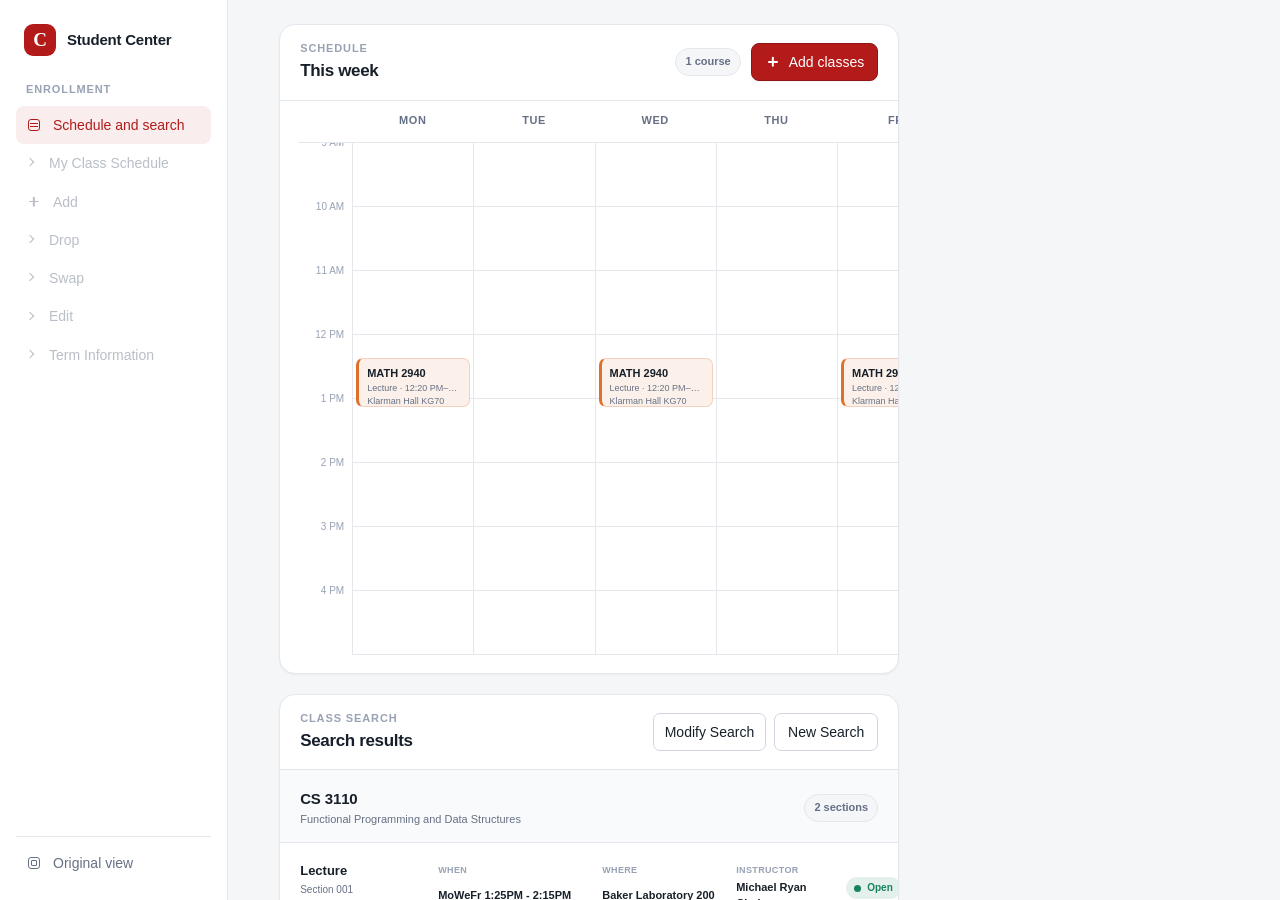
==== test/class-results-readonly-fixture.html @ 152cf79a "Render class results without select controls" ====
<!doctype html>
<html lang="en" class="scu-extension-enabled" data-scu-theme="light">
  <head>
    <meta charset="UTF-8" />
    <meta name="viewport" content="width=device-width, initial-scale=1" />
    <title>Read-only Class Results fixture</title>
    <link rel="stylesheet" href="../src/content/styles.css" />
  </head>
  <body>
    <main>
      <h1>Enrollment: Add Classes</h1>
      <h2>Search Results</h2>
      <p>The following classes match your search criteria Course Subject: <strong>Computer Science</strong>, Course Number is exactly <strong>3110</strong>, Show Open Classes Only: <strong>No</strong></p>
      <button type="button">New Search</button>
      <button type="button">Modify Search</button>
      <h3>2 class section(s) found</h3>
      <section>
        <h3>CS 3110 - Functional Programming and Data Structures</h3>
        <table>
          <thead><tr><th>Class</th><th>Section</th><th>Days &amp; Times</th><th>Room</th><th>Instructor</th><th>Meeting Dates</th><th>Status</th></tr></thead>
          <tbody><tr><td>17297</td><td>001-LEC Regular</td><td>MoWeFr 1:25PM - 2:15PM</td><td>Baker Laboratory 200</td><td>Michael Ryan Clarkson</td><td>08/24/2026 - 12/07/2026</td><td><img alt="Open" /></td></tr></tbody>
        </table>
        <table>
          <thead><tr><th>Class</th><th>Section</th><th>Days &amp; Times</th><th>Room</th><th>Instructor</th><th>Meeting Dates</th><th>Status</th></tr></thead>
          <tbody><tr><td>17298</td><td>201-DIS Regular</td><td>Mo 2:55PM - 4:10PM</td><td>Hollister Hall 306</td><td>Michael Ryan Clarkson</td><td>08/24/2026 - 12/07/2026</td><td><img alt="Open" /></td></tr></tbody>
        </table>
      </section>
    </main>
    <div id="scu-extension-root"></div>
    <script>
      sessionStorage.setItem("scu-schedule-cache-v2", JSON.stringify([
        { courseText: "MATH 2940-002 LEC (11567)", scheduleText: "MoWeFr 12:20PM - 1:10PM Klarman Hall KG70", statusText: "Enrolled" }
      ]));
    </script>
    <script src="../src/content/schedule.js"></script>
    <script src="../src/content/homepage-data.js"></script>
    <script src="../src/content/enrollment.js"></script>
    <script src="../src/content/dashboard.js"></script>
    <script>globalThis.SCU.dashboard.refresh();</script>
  </body>
</html>
---- src/content/styles.css ----
:root.scu-extension-enabled {
  --scu-carnelian: #b31b1b;
  --scu-carnelian-dark: #8f1515;
  --scu-ink: #17202a;
  --scu-muted: #667085;
  --scu-subtle: #98a2b3;
  --scu-canvas: #f4f6f8;
  --scu-surface: #ffffff;
  --scu-surface-raised: #ffffff;
  --scu-border: #e4e7ec;
  --scu-border-strong: #d0d5dd;
  --scu-blue: #2457d6;
  --scu-success: #16835d;
  --scu-warning: #c46517;
  --scu-radius-sm: 8px;
  --scu-radius-md: 12px;
  --scu-radius-lg: 16px;
  --scu-shadow-sm: 0 1px 2px rgb(16 24 40 / 5%);
  --scu-shadow-md: 0 8px 24px rgb(16 24 40 / 8%);
  --scu-font: Inter, ui-sans-serif, -apple-system, BlinkMacSystemFont, "Segoe UI", sans-serif;
}

@media (prefers-color-scheme: dark) {
  :root.scu-extension-enabled[data-scu-theme="system"] {
    --scu-ink: #f3f4f6;
    --scu-muted: #aeb7c4;
    --scu-subtle: #8490a0;
    --scu-canvas: #101418;
    --scu-surface: #171c22;
    --scu-surface-raised: #1c2229;
    --scu-border: #2c343d;
    --scu-border-strong: #3a444f;
  }
}

:root.scu-extension-enabled[data-scu-theme="light"] {
  color-scheme: light;
}

:root.scu-extension-enabled[data-scu-theme="dark"] {
  color-scheme: dark;
  --scu-ink: #f3f4f6;
  --scu-muted: #aeb7c4;
  --scu-subtle: #8490a0;
  --scu-canvas: #101418;
  --scu-surface: #171c22;
  --scu-surface-raised: #1c2229;
  --scu-border: #2c343d;
  --scu-border-strong: #3a444f;
}

#scu-extension-root {
  display: contents;
}

#scu-extension-root[hidden] {
  display: none !important;
}

#scu-extension-root.scu-dashboard-root {
  display: block;
  position: fixed;
  z-index: 2147483000;
  inset: 0;
  height: 100vh;
  height: 100dvh;
  overflow: auto;
  overscroll-behavior: none;
  color: var(--scu-ink);
  background: var(--scu-canvas);
  font-family: var(--scu-font);
  font-size: 14px;
  line-height: 1.45;
  text-align: left;
}

:root.scu-dashboard-mounted,
:root.scu-dashboard-mounted body {
  overflow: hidden !important;
  overscroll-behavior: none;
}

#scu-extension-root *,
#scu-extension-root *::before,
#scu-extension-root *::after {
  box-sizing: border-box;
}

#scu-extension-root button,
#scu-return-modern {
  font: inherit;
}

#scu-extension-root button:focus-visible,
#scu-return-modern:focus-visible {
  outline: 3px solid color-mix(in srgb, var(--scu-blue) 35%, transparent);
  outline-offset: 2px;
}

.scu-dashboard {
  display: grid;
  min-width: 940px;
  min-height: 100%;
  grid-template-columns: 228px minmax(0, 1fr);
}

.scu-sidebar {
  display: flex;
  position: sticky;
  top: 0;
  height: 100vh;
  flex-direction: column;
  padding: 24px 16px 18px;
  border-right: 1px solid var(--scu-border);
  background: var(--scu-surface);
}

.scu-brand {
  display: flex;
  align-items: center;
  gap: 11px;
  padding: 0 8px 26px;
  color: var(--scu-ink);
  font-size: 15px;
  font-weight: 720;
  letter-spacing: -0.015em;
}

.scu-brand-mark {
  display: grid;
  width: 32px;
  height: 32px;
  place-items: center;
  border-radius: 9px;
  color: #fff;
  background: var(--scu-carnelian);
  font-family: Georgia, serif;
  font-size: 19px;
  font-weight: 700;
}

.scu-nav-label,
.scu-eyebrow {
  margin: 0;
  color: var(--scu-subtle);
  font-size: 11px;
  font-weight: 700;
  letter-spacing: 0.08em;
  text-transform: uppercase;
}

.scu-nav-label {
  padding: 0 10px 8px;
}

.scu-nav-label--spaced {
  padding-top: 20px;
}

.scu-nav-button {
  display: flex;
  width: 100%;
  align-items: center;
  gap: 11px;
  padding: 9px 10px;
  border: 0;
  border-radius: var(--scu-radius-sm);
  color: var(--scu-muted);
  background: transparent;
  cursor: pointer;
  font-weight: 550;
  text-align: left;
}

.scu-nav-button:hover:not(:disabled) {
  color: var(--scu-ink);
  background: var(--scu-canvas);
}

.scu-nav-button:first-of-type {
  color: var(--scu-carnelian);
  background: color-mix(in srgb, var(--scu-carnelian) 8%, transparent);
}

.scu-nav-button:disabled,
.scu-status-row:disabled,
.scu-link-row:disabled,
.scu-secondary-button:disabled {
  cursor: not-allowed;
  opacity: 0.45;
}

.scu-nav-spacer {
  flex: 1;
}

.scu-original-button {
  border-top: 1px solid var(--scu-border);
  border-radius: 0;
  padding-top: 16px;
}

.scu-page {
  min-width: 0;
}

.scu-content {
  display: grid;
  max-width: 1460px;
  grid-template-columns: minmax(620px, 1fr) minmax(250px, 320px);
  gap: 20px;
  margin: 0 auto;
  padding: 24px clamp(24px, 4vw, 56px) 48px;
}

.scu-content--enrollment {
  grid-template-columns: minmax(620px, 1fr) minmax(250px, 320px);
  max-width: 1460px;
}

.scu-primary-column,
.scu-secondary-column,
.scu-enrollment-secondary {
  display: grid;
  align-content: start;
  gap: 20px;
}

.scu-search-results-placeholder .scu-empty-state {
  min-height: 320px;
  padding: 42px 24px;
}

.scu-results-placeholder-icon {
  display: grid;
  width: 46px;
  height: 46px;
  margin-bottom: 8px;
  place-items: center;
  border: 1px solid var(--scu-border);
  border-radius: 50%;
  color: var(--scu-subtle);
  background: var(--scu-canvas);
}

.scu-results-placeholder-icon--warning {
  border-color: color-mix(in srgb, var(--scu-warning) 28%, var(--scu-border));
  color: var(--scu-warning);
  background: color-mix(in srgb, var(--scu-warning) 9%, var(--scu-surface));
}

.scu-related-heading h2,
.scu-related-heading p {
  margin: 0;
}

.scu-related-course-title {
  margin: 0;
  padding: 14px 18px;
  border-bottom: 1px solid var(--scu-border);
  color: var(--scu-muted);
  font-size: 11px;
}

.scu-related-list {
  display: grid;
  gap: 10px;
  padding: 14px;
}

.scu-related-option {
  display: grid;
  width: 100%;
  gap: 10px;
  padding: 13px;
  border: 1px solid var(--scu-border);
  border-radius: 10px;
  color: var(--scu-ink);
  background: var(--scu-surface);
  cursor: pointer;
  text-align: left;
}

.scu-related-option:hover:not(:disabled) {
  border-color: color-mix(in srgb, var(--scu-blue) 45%, var(--scu-border));
  background: color-mix(in srgb, var(--scu-blue) 3%, var(--scu-surface));
}

.scu-related-option[aria-pressed="true"] {
  border-color: var(--scu-blue);
  box-shadow: 0 0 0 2px color-mix(in srgb, var(--scu-blue) 14%, transparent);
}

.scu-related-option-heading,
.scu-related-option-identity {
  display: flex;
  align-items: center;
}

.scu-related-option-heading {
  justify-content: space-between;
  gap: 8px;
}

.scu-related-option-identity {
  min-width: 0;
  gap: 7px;
}

.scu-related-option-identity strong {
  font-size: 12px;
}

.scu-related-option-identity small {
  color: var(--scu-subtle);
  font-size: 9px;
}

.scu-radio-indicator {
  width: 14px;
  height: 14px;
  flex: 0 0 auto;
  border: 1.5px solid var(--scu-border-strong);
  border-radius: 50%;
}

.scu-related-option[aria-pressed="true"] .scu-radio-indicator {
  border: 4px solid var(--scu-blue);
}

.scu-related-option-details {
  display: grid;
  gap: 2px;
  color: var(--scu-muted);
  font-size: 10px;
}

.scu-related-actions {
  display: grid;
  grid-template-columns: 1fr 1fr;
  gap: 10px;
  padding: 14px;
  border-top: 1px solid var(--scu-border);
}

.scu-card {
  overflow: hidden;
  border: 1px solid var(--scu-border);
  border-radius: var(--scu-radius-lg);
  background: var(--scu-surface);
  box-shadow: var(--scu-shadow-sm);
}

#scu-schedule,
#scu-academic-tools,
#scu-finances,
#scu-profile {
  scroll-margin-top: 24px;
}

.scu-card-heading {
  display: flex;
  min-height: 75px;
  align-items: center;
  justify-content: space-between;
  gap: 18px;
  padding: 16px 20px;
  border-bottom: 1px solid var(--scu-border);
}

.scu-card-heading h2 {
  margin: 2px 0 0;
  color: var(--scu-ink);
  font-size: 17px;
  font-weight: 680;
  letter-spacing: -0.02em;
}

.scu-calendar-heading-actions {
  display: flex;
  align-items: center;
  gap: 10px;
}

.scu-add-class-button,
.scu-primary-button {
  display: inline-flex;
  min-height: 36px;
  align-items: center;
  justify-content: center;
  gap: 8px;
  padding: 8px 13px;
  border: 1px solid var(--scu-carnelian-dark);
  border-radius: var(--scu-radius-sm);
  color: #fff;
  background: var(--scu-carnelian);
  box-shadow: var(--scu-shadow-sm);
  cursor: pointer;
  font-size: 12px;
  font-weight: 680;
}

.scu-add-class-button:hover,
.scu-primary-button:hover:not(:disabled) {
  background: var(--scu-carnelian-dark);
}

.scu-primary-button:disabled {
  cursor: not-allowed;
  opacity: 0.45;
}

.scu-class-search-panel {
  padding: 18px 20px;
  border-bottom: 1px solid var(--scu-border);
  background: color-mix(in srgb, var(--scu-blue) 3%, var(--scu-surface));
}

.scu-class-search-panel[hidden] {
  display: none;
}

.scu-search-intro {
  display: flex;
  align-items: start;
  justify-content: space-between;
  gap: 18px;
  margin-bottom: 12px;
}

.scu-search-intro > div {
  display: grid;
  gap: 2px;
}

.scu-search-intro strong {
  color: var(--scu-ink);
  font-size: 14px;
}

.scu-search-intro span,
.scu-search-note {
  color: var(--scu-muted);
  font-size: 11px;
}

.scu-search-dismiss {
  width: 28px;
  height: 28px;
  padding: 0;
  border: 0;
  border-radius: 6px;
  color: var(--scu-muted);
  background: transparent;
  cursor: pointer;
  font-size: 22px;
  line-height: 1;
}

.scu-search-dismiss:hover {
  color: var(--scu-ink);
  background: var(--scu-canvas);
}

.scu-search-fields {
  display: grid;
  grid-template-columns: minmax(180px, 1.3fr) minmax(150px, 0.8fr) minmax(110px, 0.6fr) minmax(170px, 1fr);
  gap: 12px;
  margin-top: 16px;
  padding-top: 16px;
  border-top: 1px solid var(--scu-border);
}

.scu-search-field {
  display: grid;
  align-content: start;
  gap: 6px;
  min-width: 0;
}

.scu-search-field > span,
.scu-checkbox-field {
  color: var(--scu-muted);
  font-size: 10px;
  font-weight: 650;
}

.scu-search-field input,
.scu-search-field select {
  width: 100%;
  min-height: 38px;
  padding: 7px 9px;
  border: 1px solid var(--scu-border-strong);
  border-radius: 7px;
  color: var(--scu-ink);
  background: var(--scu-surface);
  font: inherit;
}

.scu-checkbox-field {
  display: flex;
  grid-column: 1 / -1;
  align-items: center;
  gap: 8px;
}

.scu-checkbox-field input {
  accent-color: var(--scu-carnelian);
}

.scu-search-actions {
  display: flex;
  justify-content: flex-end;
  gap: 10px;
  margin-top: 14px;
}

.scu-search-actions .scu-secondary-button {
  width: auto;
  min-width: 90px;
}

.scu-more-filters-button {
  margin-right: auto;
}

.scu-search-note {
  margin: 10px 0 0;
}

.scu-results-actions {
  display: flex;
  gap: 8px;
}

.scu-results-actions .scu-secondary-button {
  width: auto;
  min-width: 104px;
}

.scu-result-group + .scu-result-group {
  border-top: 1px solid var(--scu-border);
}

.scu-result-group-heading {
  display: flex;
  align-items: center;
  justify-content: space-between;
  gap: 18px;
  padding: 18px 20px 14px;
  background: color-mix(in srgb, var(--scu-canvas) 58%, var(--scu-surface));
}

.scu-result-group-heading > div {
  display: grid;
  gap: 2px;
}

.scu-result-group-heading h3,
.scu-result-group-heading p {
  margin: 0;
}

.scu-result-group-heading h3 {
  color: var(--scu-ink);
  font-size: 15px;
  letter-spacing: -0.01em;
}

.scu-result-group-heading p {
  color: var(--scu-muted);
  font-size: 11px;
}

.scu-result-list {
  display: grid;
}

.scu-result-item {
  display: grid;
  grid-template-columns: minmax(120px, 0.7fr) minmax(390px, 2.4fr) minmax(150px, 0.9fr) auto;
  align-items: center;
  gap: 18px;
  padding: 16px 20px;
  border-top: 1px solid var(--scu-border);
}

.scu-result-item:hover {
  background: color-mix(in srgb, var(--scu-blue) 2.5%, var(--scu-surface));
}

.scu-result-identity {
  display: grid;
  gap: 2px;
}

.scu-result-identity strong {
  color: var(--scu-ink);
  font-size: 13px;
}

.scu-result-identity span,
.scu-result-identity small {
  color: var(--scu-muted);
  font-size: 10px;
}

.scu-result-details {
  display: grid;
  grid-template-columns: minmax(150px, 1.3fr) minmax(120px, 1fr) minmax(120px, 1fr);
  gap: 14px;
}

.scu-result-detail {
  display: grid;
  min-width: 0;
  gap: 3px;
}

.scu-result-detail span {
  color: var(--scu-subtle);
  font-size: 9px;
  font-weight: 700;
  letter-spacing: 0.04em;
  text-transform: uppercase;
}

.scu-result-detail strong {
  overflow: hidden;
  color: var(--scu-ink);
  font-size: 11px;
  font-weight: 600;
  text-overflow: ellipsis;
}

.scu-result-availability {
  display: grid;
  justify-items: start;
  gap: 6px;
}

.scu-availability,
.scu-conflict-badge {
  display: inline-flex;
  align-items: center;
  gap: 6px;
  padding: 4px 8px;
  border-radius: 999px;
  font-size: 10px;
  font-weight: 680;
}

.scu-availability::before {
  width: 7px;
  height: 7px;
  border-radius: 50%;
  background: var(--scu-subtle);
  content: "";
}

.scu-availability--open {
  color: var(--scu-success);
  background: color-mix(in srgb, var(--scu-success) 12%, var(--scu-surface));
}

.scu-availability--open::before {
  background: var(--scu-success);
}

.scu-availability--closed {
  color: #4f83cc;
  background: color-mix(in srgb, #4f83cc 12%, var(--scu-surface));
}

.scu-availability--closed::before {
  background: #4f83cc;
}

.scu-availability--wait-list {
  color: var(--scu-warning);
  background: color-mix(in srgb, var(--scu-warning) 12%, var(--scu-surface));
}

.scu-availability--wait-list::before {
  border-radius: 1px;
  background: #d49a12;
  transform: rotate(45deg);
}

.scu-conflict-badge {
  color: var(--scu-warning);
  background: color-mix(in srgb, var(--scu-warning) 12%, var(--scu-surface));
}

.scu-select-section {
  min-width: 112px;
}

.scu-count-pill {
  padding: 5px 9px;
  border: 1px solid var(--scu-border);
  border-radius: 999px;
  color: var(--scu-muted);
  background: var(--scu-canvas);
  font-size: 11px;
  font-weight: 650;
}

.scu-calendar-viewport {
  overflow-x: auto;
  padding: 0 18px 18px;
}

.scu-calendar {
  display: grid;
  position: relative;
  min-width: 660px;
  grid-template-columns: 54px repeat(5, minmax(105px, 1fr));
  grid-template-rows: 42px repeat(var(--scu-hour-count), 64px);
}

.scu-calendar-corner,
.scu-day-header {
  position: sticky;
  z-index: 3;
  top: 0;
  border-bottom: 1px solid var(--scu-border);
  background: var(--scu-surface);
}

.scu-day-header {
  display: grid;
  place-items: center;
  color: var(--scu-muted);
  font-size: 11px;
  font-weight: 700;
  letter-spacing: 0.05em;
  text-transform: uppercase;
}

.scu-time-label {
  position: relative;
  z-index: 1;
  padding: 0 8px 0 0;
  color: var(--scu-subtle);
  background: var(--scu-surface);
  font-size: 10px;
  text-align: right;
  transform: translateY(-7px);
}

.scu-day-column {
  position: relative;
  grid-row: 2 / span var(--scu-hour-count);
  border-left: 1px solid var(--scu-border);
  background-image: repeating-linear-gradient(
    to bottom,
    transparent 0,
    transparent 63px,
    var(--scu-border) 63px,
    var(--scu-border) 64px
  );
}

.scu-calendar-event {
  position: absolute;
  z-index: 2;
  top: calc(var(--scu-event-start) / 60 * 64px + 2px);
  right: 3px;
  left: 3px;
  height: max(34px, calc(var(--scu-event-duration) / 60 * 64px - 4px));
  overflow: hidden;
  padding: 7px 8px;
  border: 1px solid color-mix(in srgb, var(--event-color) 24%, transparent);
  border-left: 3px solid var(--event-color);
  border-radius: 7px;
  color: var(--scu-ink);
  background: color-mix(in srgb, var(--event-color) 10%, var(--scu-surface));
}

.scu-calendar-event strong,
.scu-calendar-event span,
.scu-calendar-event small {
  display: block;
  overflow: hidden;
  text-overflow: ellipsis;
  white-space: nowrap;
}

.scu-calendar-event strong {
  font-size: 11px;
  font-weight: 720;
}

.scu-calendar-event span,
.scu-calendar-event small {
  color: var(--scu-muted);
  font-size: 9px;
}

.scu-calendar-event--blue { --event-color: #3478f6; }
.scu-calendar-event--violet { --event-color: #7a5af8; }
.scu-calendar-event--teal { --event-color: #0e9384; }
.scu-calendar-event--orange { --event-color: #e06f2b; }
.scu-calendar-event--rose { --event-color: #e24872; }
.scu-calendar-event--indigo { --event-color: #4f5bd5; }

.scu-unscheduled {
  display: flex;
  align-items: center;
  flex-wrap: wrap;
  gap: 7px;
  padding: 12px 20px 16px;
  border-top: 1px solid var(--scu-border);
  color: var(--scu-muted);
  font-size: 11px;
}

.scu-unscheduled strong {
  margin-right: 3px;
}

.scu-unscheduled span {
  padding: 3px 7px;
  border-radius: 999px;
  background: var(--scu-canvas);
}

.scu-status-row {
  display: flex;
  align-items: center;
  border: 0;
  color: inherit;
  background: transparent;
  cursor: pointer;
  text-align: left;
}

.scu-status-row:hover:not(:disabled) {
  background: var(--scu-canvas);
}

.scu-status-row > span:nth-child(2) {
  display: grid;
  min-width: 0;
  flex: 1;
}

.scu-status-row strong {
  color: var(--scu-ink);
  font-size: 12px;
  font-weight: 650;
}

.scu-status-row small {
  overflow: hidden;
  color: var(--scu-muted);
  font-size: 10px;
  text-overflow: ellipsis;
  white-space: nowrap;
}

.scu-financial-overview {
  display: grid;
  grid-template-columns: minmax(210px, 1.1fr) minmax(260px, 1fr);
  border-bottom: 1px solid var(--scu-border);
}

.scu-balance-block {
  display: grid;
  position: relative;
  align-content: center;
  gap: 3px;
  min-height: 142px;
  padding: 24px;
  border-right: 1px solid var(--scu-border);
  background: linear-gradient(145deg, color-mix(in srgb, var(--scu-carnelian) 7%, var(--scu-surface)), var(--scu-surface));
}

.scu-balance-block > span:first-child,
.scu-financial-metrics span {
  color: var(--scu-muted);
  font-size: 11px;
  font-weight: 600;
}

.scu-balance-block > strong {
  color: var(--scu-ink);
  font-size: 30px;
  font-weight: 720;
  letter-spacing: -0.04em;
}

.scu-alert-badge {
  width: fit-content;
  margin-top: 6px;
  padding: 4px 8px;
  border-radius: 999px;
  color: #a43f19 !important;
  background: #fff0e8;
  font-size: 10px !important;
  font-weight: 700 !important;
}

.scu-financial-metrics {
  display: grid;
  grid-template-columns: repeat(2, 1fr);
  align-content: center;
  padding: 20px;
}

.scu-financial-metrics > div {
  display: grid;
  gap: 5px;
  padding: 14px 16px;
}

.scu-financial-metrics > div + div {
  border-left: 1px solid var(--scu-border);
}

.scu-financial-metrics strong {
  color: var(--scu-ink);
  font-size: 16px;
  font-weight: 680;
}

.scu-link-grid {
  display: grid;
  grid-template-columns: repeat(2, 1fr);
}

.scu-link-row {
  display: flex;
  min-height: 72px;
  align-items: center;
  gap: 12px;
  padding: 14px 18px;
  border: 0;
  border-bottom: 1px solid var(--scu-border);
  color: inherit;
  background: transparent;
  cursor: pointer;
  text-align: left;
}

.scu-link-grid > .scu-link-row:nth-child(odd) {
  border-right: 1px solid var(--scu-border);
}

.scu-link-grid > .scu-link-row:nth-last-child(-n + 2) {
  border-bottom: 0;
}

.scu-link-row:hover:not(:disabled) {
  background: var(--scu-canvas);
}

.scu-link-row > span:first-child {
  display: grid;
  min-width: 0;
  flex: 1;
  gap: 2px;
}

.scu-link-row strong {
  color: var(--scu-ink);
  font-size: 12px;
  font-weight: 650;
}

.scu-link-row small {
  overflow: hidden;
  color: var(--scu-muted);
  font-size: 10px;
  text-overflow: ellipsis;
  white-space: nowrap;
}

.scu-profile-summary {
  display: flex;
  align-items: center;
  gap: 12px;
  padding: 18px 20px;
  border-bottom: 1px solid var(--scu-border);
  background: color-mix(in srgb, var(--scu-blue) 5%, var(--scu-surface));
}

.scu-profile-summary > span:nth-child(2) {
  display: grid;
  gap: 2px;
}

.scu-profile-summary small {
  color: var(--scu-muted);
  font-size: 10px;
}

.scu-profile-summary strong {
  color: var(--scu-ink);
  font-size: 12px;
}

.scu-privacy-note {
  margin: 0;
  padding: 12px 20px;
  border-bottom: 1px solid var(--scu-border);
  color: var(--scu-muted);
  background: var(--scu-canvas);
  font-size: 10px;
}

.scu-link-grid--profile > .scu-link-row:last-child {
  grid-column: 1 / -1;
  border-right: 0;
  border-bottom: 0;
}

.scu-link-grid--profile > .scu-link-row:nth-last-child(2) {
  border-bottom: 1px solid var(--scu-border);
}

.scu-card-subsection {
  border-top: 1px solid var(--scu-border);
}

.scu-card-subsection > h3,
.scu-tool-group > h3 {
  margin: 0;
  color: var(--scu-muted);
  font-size: 11px;
  font-weight: 700;
  letter-spacing: 0.04em;
  text-transform: uppercase;
}

.scu-card-subsection > h3 {
  padding: 14px 20px;
  border-bottom: 1px solid var(--scu-border);
  background: var(--scu-canvas);
}

.scu-card-subsection .scu-link-grid > .scu-link-row:last-child:nth-child(odd) {
  grid-column: 1 / -1;
  border-right: 0;
}

.scu-card-subsection .scu-link-grid > .scu-link-row:nth-last-child(2):nth-child(even) {
  border-bottom: 1px solid var(--scu-border);
}

.scu-tool-groups {
  display: grid;
  grid-template-columns: repeat(auto-fit, minmax(180px, 1fr));
}

.scu-tool-group {
  min-width: 0;
  padding: 18px;
  border-right: 1px solid var(--scu-border);
}

.scu-tool-group:last-child {
  border-right: 0;
}

.scu-tool-group > h3 {
  padding: 0 2px 10px;
}

.scu-tool-list {
  display: grid;
  border: 1px solid var(--scu-border);
  border-radius: var(--scu-radius-sm);
  overflow: hidden;
}

.scu-tool-list .scu-link-row {
  width: 100%;
  min-height: 52px;
  padding: 10px 12px;
  border-right: 0;
}

.scu-tool-list .scu-link-row:last-child {
  border-bottom: 0;
}

.scu-advisor-body {
  display: grid;
  gap: 14px;
  padding: 18px;
}

.scu-advisor-list {
  display: grid;
  gap: 12px;
}

.scu-advisor-person {
  display: flex;
  min-width: 0;
  align-items: center;
  gap: 11px;
}

.scu-advisor-avatar {
  display: grid;
  width: 38px;
  height: 38px;
  flex: 0 0 auto;
  place-items: center;
  border-radius: 50%;
  color: var(--scu-carnelian);
  background: color-mix(in srgb, var(--scu-carnelian) 10%, var(--scu-surface));
  font-weight: 750;
}

.scu-advisor-person strong {
  min-width: 0;
  overflow: hidden;
  color: var(--scu-ink);
  font-size: 12px;
  text-overflow: ellipsis;
  white-space: nowrap;
}

.scu-secondary-button {
  width: 100%;
  padding: 8px 11px;
  border: 1px solid var(--scu-border-strong);
  border-radius: 7px;
  color: var(--scu-ink);
  background: var(--scu-surface);
  cursor: pointer;
  font-size: 11px;
  font-weight: 650;
}

.scu-secondary-button:hover:not(:disabled) {
  background: var(--scu-canvas);
}

.scu-resource-list .scu-link-row {
  width: 100%;
  min-height: 62px;
  border-right: 0;
}

.scu-resource-list .scu-link-row:last-child {
  border-bottom: 0;
}

.scu-status-list {
  padding: 4px 0;
}

.scu-status-row {
  width: 100%;
  gap: 11px;
  padding: 12px 18px;
}

.scu-status-dot {
  width: 8px;
  height: 8px;
  flex: 0 0 auto;
  border-radius: 50%;
  background: var(--scu-subtle);
  box-shadow: 0 0 0 4px color-mix(in srgb, var(--scu-subtle) 12%, transparent);
}

.scu-status-dot--success {
  background: var(--scu-success);
  box-shadow: 0 0 0 4px color-mix(in srgb, var(--scu-success) 12%, transparent);
}

.scu-status-dot--attention {
  background: var(--scu-warning);
  box-shadow: 0 0 0 4px color-mix(in srgb, var(--scu-warning) 12%, transparent);
}

.scu-todo-content,
.scu-empty-compact,
.scu-empty-state {
  color: var(--scu-muted);
}

.scu-todo-content {
  display: flex;
  align-items: center;
  gap: 11px;
  padding: 18px;
}

.scu-todo-content > span:nth-child(2) {
  display: grid;
  min-width: 0;
  flex: 1;
}

.scu-todo-content strong,
.scu-empty-compact strong,
.scu-empty-state strong {
  color: var(--scu-ink);
  font-size: 12px;
}

.scu-todo-content small,
.scu-empty-compact span,
.scu-empty-state span {
  font-size: 10px;
}

.scu-task-icon {
  display: grid;
  width: 32px;
  height: 32px;
  flex: 0 0 auto;
  place-items: center;
  border-radius: 50%;
  color: var(--scu-warning);
  background: color-mix(in srgb, var(--scu-warning) 12%, transparent);
  font-weight: 750;
}

.scu-text-button {
  padding: 5px 7px;
  border: 0;
  color: var(--scu-blue);
  background: transparent;
  cursor: pointer;
  font-size: 11px;
  font-weight: 650;
}

.scu-empty-compact,
.scu-empty-state {
  display: grid;
  place-items: center;
  gap: 3px;
  padding: 28px 18px;
  text-align: center;
}

.scu-empty-state {
  min-height: 240px;
}

.scu-icon {
  display: inline-block;
  position: relative;
  width: 16px;
  height: 16px;
  flex: 0 0 auto;
  color: currentColor;
}

.scu-icon::before,
.scu-icon::after {
  position: absolute;
  content: "";
}

.scu-icon--search::before {
  width: 8px;
  height: 8px;
  border: 1.7px solid currentColor;
  border-radius: 50%;
  inset: 1px auto auto 1px;
}

.scu-icon--search::after {
  width: 6px;
  height: 1.7px;
  background: currentColor;
  transform: rotate(45deg);
  transform-origin: left center;
  inset: 10px auto auto 10px;
}

.scu-icon--plus::before,
.scu-icon--plus::after {
  width: 10px;
  height: 1.7px;
  border-radius: 2px;
  background: currentColor;
  inset: 7px auto auto 3px;
}

.scu-icon--plus::after {
  transform: rotate(90deg);
}

.scu-icon--plan::before,
.scu-icon--academics::before,
.scu-icon--enroll::before,
.scu-icon--legacy::before,
.scu-icon--overview::before,
.scu-icon--finance::before,
.scu-icon--profile::before,
.scu-icon--mail::before {
  inset: 2px;
  border: 1.5px solid currentColor;
  border-radius: 3px;
}

.scu-icon--plan::after {
  inset: 6px 4px;
  border-top: 1.5px solid currentColor;
  border-bottom: 1.5px solid currentColor;
}

.scu-icon--academics::after {
  width: 8px;
  height: 5px;
  border-right: 1.5px solid currentColor;
  border-bottom: 1.5px solid currentColor;
  transform: rotate(45deg);
  inset: 3px 0 0 3px;
}

.scu-icon--enroll::after {
  width: 7px;
  height: 7px;
  border-right: 1.5px solid currentColor;
  border-bottom: 1.5px solid currentColor;
  transform: rotate(-45deg);
  inset: 3px 0 0 2px;
}

.scu-icon--legacy::after {
  inset: 5px;
  border: 1px solid currentColor;
  border-radius: 1px;
}

.scu-icon--overview::after {
  inset: 5px;
  border-radius: 2px;
  background: currentColor;
  box-shadow: 5px 0 currentColor, 0 5px currentColor, 5px 5px currentColor;
  width: 2px;
  height: 2px;
}

.scu-icon--finance::after {
  inset: 5px 3px;
  border-top: 1.5px solid currentColor;
  border-bottom: 1.5px solid currentColor;
}

.scu-icon--profile::after {
  width: 5px;
  height: 5px;
  border: 1.5px solid currentColor;
  border-radius: 50%;
  inset: 3px auto auto 4px;
  box-shadow: 0 6px 0 -1px currentColor;
}

.scu-icon--mail::after {
  inset: 5px 3px;
  border-right: 1.5px solid currentColor;
  border-bottom: 1.5px solid currentColor;
  transform: rotate(45deg);
}

.scu-icon--arrow {
  width: 12px;
  height: 12px;
}

.scu-icon--arrow::before {
  width: 6px;
  height: 6px;
  border-top: 1.5px solid currentColor;
  border-right: 1.5px solid currentColor;
  transform: rotate(45deg);
  inset: 2px auto auto 1px;
}

#scu-return-modern {
  position: fixed;
  z-index: 2147483001;
  right: 20px;
  bottom: 20px;
  padding: 10px 14px;
  border: 1px solid #8f1515;
  border-radius: 9px;
  color: #fff;
  background: #b31b1b;
  box-shadow: 0 8px 24px rgb(16 24 40 / 18%);
  cursor: pointer;
  font-family: var(--scu-font);
  font-weight: 650;
}

@media (max-width: 1100px) {
  .scu-content {
    grid-template-columns: 1fr;
  }

  .scu-secondary-column {
    grid-template-columns: repeat(2, 1fr);
  }

  .scu-financial-overview {
    grid-template-columns: 1fr;
  }

  .scu-balance-block {
    border-right: 0;
    border-bottom: 1px solid var(--scu-border);
  }

  .scu-search-fields {
    grid-template-columns: repeat(2, minmax(0, 1fr));
  }

  .scu-result-item {
    grid-template-columns: minmax(120px, 0.7fr) minmax(360px, 2.2fr) auto;
  }

  .scu-result-availability {
    grid-column: 1 / 3;
    grid-row: 2;
  }
}

@media (min-width: 1400px) {
  .scu-content--enrollment:has(.scu-primary-column--results) {
    max-width: 1680px;
  }

  .scu-primary-column--results {
    grid-column: 1 / -1;
    grid-template-columns: minmax(650px, 1008px) minmax(440px, 1fr);
  }

  .scu-primary-column--results > .scu-card {
    align-self: start;
  }

  .scu-primary-column--results .scu-result-item {
    grid-template-columns: minmax(0, 1fr) auto;
    gap: 12px;
  }

  .scu-primary-column--results .scu-result-details,
  .scu-primary-column--results .scu-result-availability {
    grid-column: 1 / -1;
  }

  .scu-primary-column--results .scu-result-details {
    grid-template-columns: 1fr 1fr;
  }

  .scu-primary-column--results .scu-result-detail:last-child {
    grid-column: 1 / -1;
  }

  .scu-primary-column--results .scu-select-section {
    grid-column: 2;
    grid-row: 1;
  }
}

@media (prefers-reduced-motion: no-preference) {
  .scu-status-row,
  .scu-nav-button,
  .scu-link-row,
  .scu-secondary-button {
    transition: color 120ms ease, background-color 120ms ease, border-color 120ms ease;
  }
}
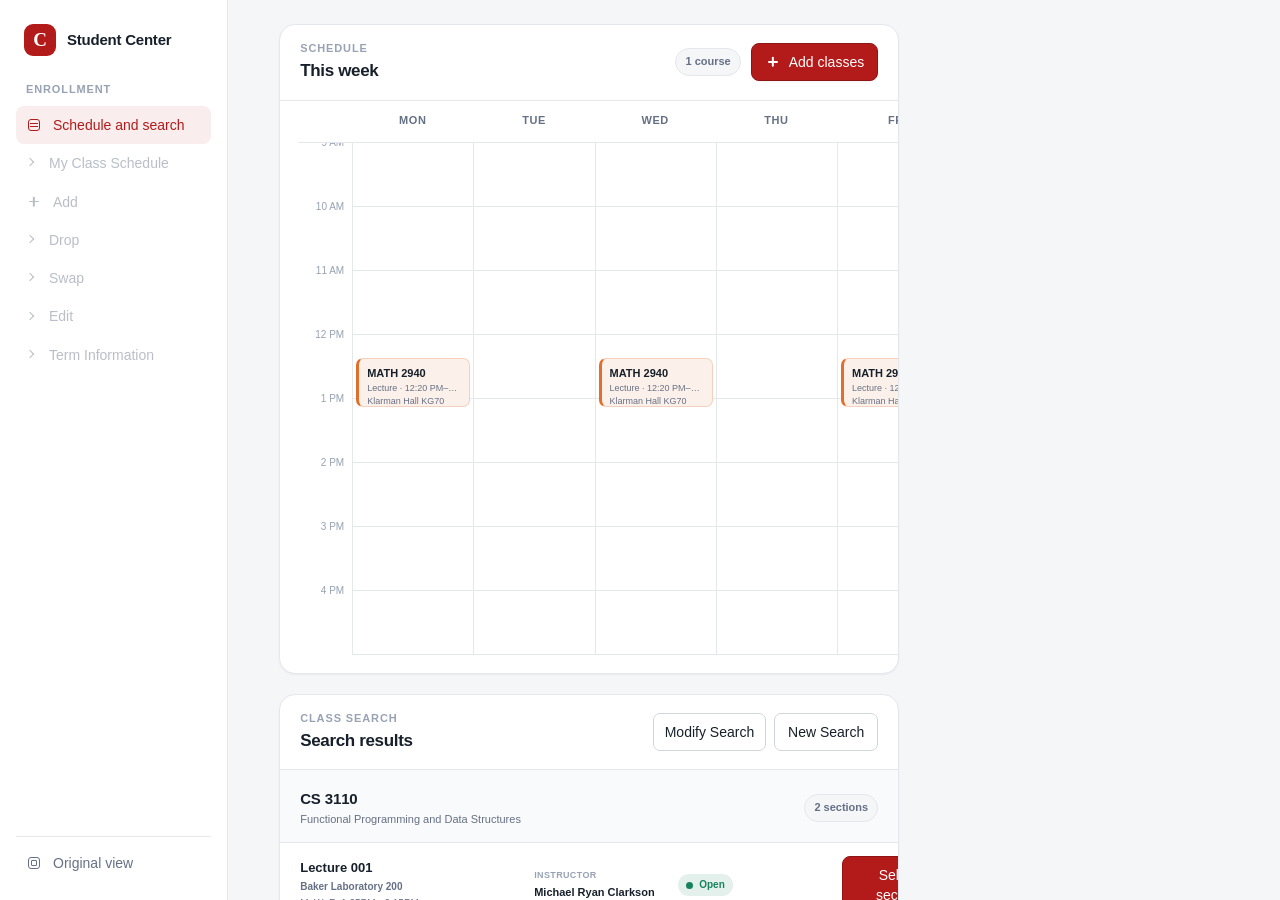
==== commit c9a6699b: "Polish and enable class result selection" ====
--- a/test/class-results-readonly-fixture.html
+++ b/test/class-results-readonly-fixture.html
@@ -18,11 +18,11 @@
         <h3>CS 3110 - Functional Programming and Data Structures</h3>
         <table>
           <thead><tr><th>Class</th><th>Section</th><th>Days &amp; Times</th><th>Room</th><th>Instructor</th><th>Meeting Dates</th><th>Status</th></tr></thead>
-          <tbody><tr><td>17297</td><td>001-LEC Regular</td><td>MoWeFr 1:25PM - 2:15PM</td><td>Baker Laboratory 200</td><td>Michael Ryan Clarkson</td><td>08/24/2026 - 12/07/2026</td><td><img alt="Open" /></td></tr></tbody>
+          <tbody><tr><td><a id="MTG_CLASS_NBR$0" href="#class-17297">17297</a></td><td><a id="MTG_CLASSNAME$0" href="#section-001">001-LEC Regular</a></td><td>MoWeFr 1:25PM - 2:15PM</td><td>Baker Laboratory 200</td><td>Michael Ryan Clarkson</td><td>08/24/2026 - 12/07/2026</td><td><img alt="Open" /></td></tr></tbody>
         </table>
         <table>
           <thead><tr><th>Class</th><th>Section</th><th>Days &amp; Times</th><th>Room</th><th>Instructor</th><th>Meeting Dates</th><th>Status</th></tr></thead>
-          <tbody><tr><td>17298</td><td>201-DIS Regular</td><td>Mo 2:55PM - 4:10PM</td><td>Hollister Hall 306</td><td>Michael Ryan Clarkson</td><td>08/24/2026 - 12/07/2026</td><td><img alt="Open" /></td></tr></tbody>
+          <tbody><tr><td><a id="MTG_CLASS_NBR$1" href="#class-17298">17298</a></td><td><a id="MTG_CLASSNAME$1" href="#section-201">201-DIS Regular</a></td><td>Mo 2:55PM - 4:10PM</td><td>Hollister Hall 306</td><td>Michael Ryan Clarkson</td><td>08/24/2026 - 12/07/2026</td><td><img alt="Open" /></td></tr></tbody>
         </table>
       </section>
     </main>
--- a/src/content/styles.css
+++ b/src/content/styles.css
@@ -578,10 +578,10 @@
 
 .scu-result-item {
   display: grid;
-  grid-template-columns: minmax(120px, 0.7fr) minmax(390px, 2.4fr) minmax(150px, 0.9fr) auto;
+  grid-template-columns: minmax(220px, 1.5fr) minmax(130px, 0.8fr) minmax(150px, 0.9fr) auto;
   align-items: center;
-  gap: 18px;
-  padding: 16px 20px;
+  gap: 14px;
+  padding: 13px 20px;
   border-top: 1px solid var(--scu-border);
 }
 
@@ -605,9 +605,16 @@
   font-size: 10px;
 }
 
+.scu-result-identity span {
+  overflow: hidden;
+  font-weight: 600;
+  text-overflow: ellipsis;
+  white-space: nowrap;
+}
+
 .scu-result-details {
   display: grid;
-  grid-template-columns: minmax(150px, 1.3fr) minmax(120px, 1fr) minmax(120px, 1fr);
+  grid-template-columns: minmax(120px, 1fr);
   gap: 14px;
 }
 
@@ -1436,28 +1443,52 @@
   .scu-primary-column--results {
     grid-column: 1 / -1;
     grid-template-columns: minmax(650px, 1008px) minmax(440px, 1fr);
+    align-items: start;
   }
 
   .scu-primary-column--results > .scu-card {
     align-self: start;
   }
 
+  .scu-primary-column--results > #scu-schedule {
+    position: sticky;
+    top: 24px;
+  }
+
+  .scu-primary-column--results > .scu-search-results {
+    max-height: calc(100vh - 48px);
+    overflow-y: auto;
+    overscroll-behavior: contain;
+    scrollbar-gutter: stable;
+  }
+
+  .scu-primary-column--results > .scu-search-results > .scu-card-heading {
+    position: sticky;
+    z-index: 2;
+    top: 0;
+    background: var(--scu-surface);
+    box-shadow: 0 1px 0 var(--scu-border);
+  }
+
   .scu-primary-column--results .scu-result-item {
     grid-template-columns: minmax(0, 1fr) auto;
-    gap: 12px;
-  }
-
-  .scu-primary-column--results .scu-result-details,
+    gap: 10px 12px;
+    padding: 12px 16px;
+  }
+
+  .scu-primary-column--results .scu-result-details {
+    grid-column: 1;
+  }
+
+  .scu-primary-column--results .scu-result-details {
+    grid-template-columns: minmax(0, 1fr);
+  }
+
   .scu-primary-column--results .scu-result-availability {
     grid-column: 1 / -1;
-  }
-
-  .scu-primary-column--results .scu-result-details {
-    grid-template-columns: 1fr 1fr;
-  }
-
-  .scu-primary-column--results .scu-result-detail:last-child {
-    grid-column: 1 / -1;
+    grid-auto-flow: column;
+    justify-content: start;
+    align-items: center;
   }
 
   .scu-primary-column--results .scu-select-section {
